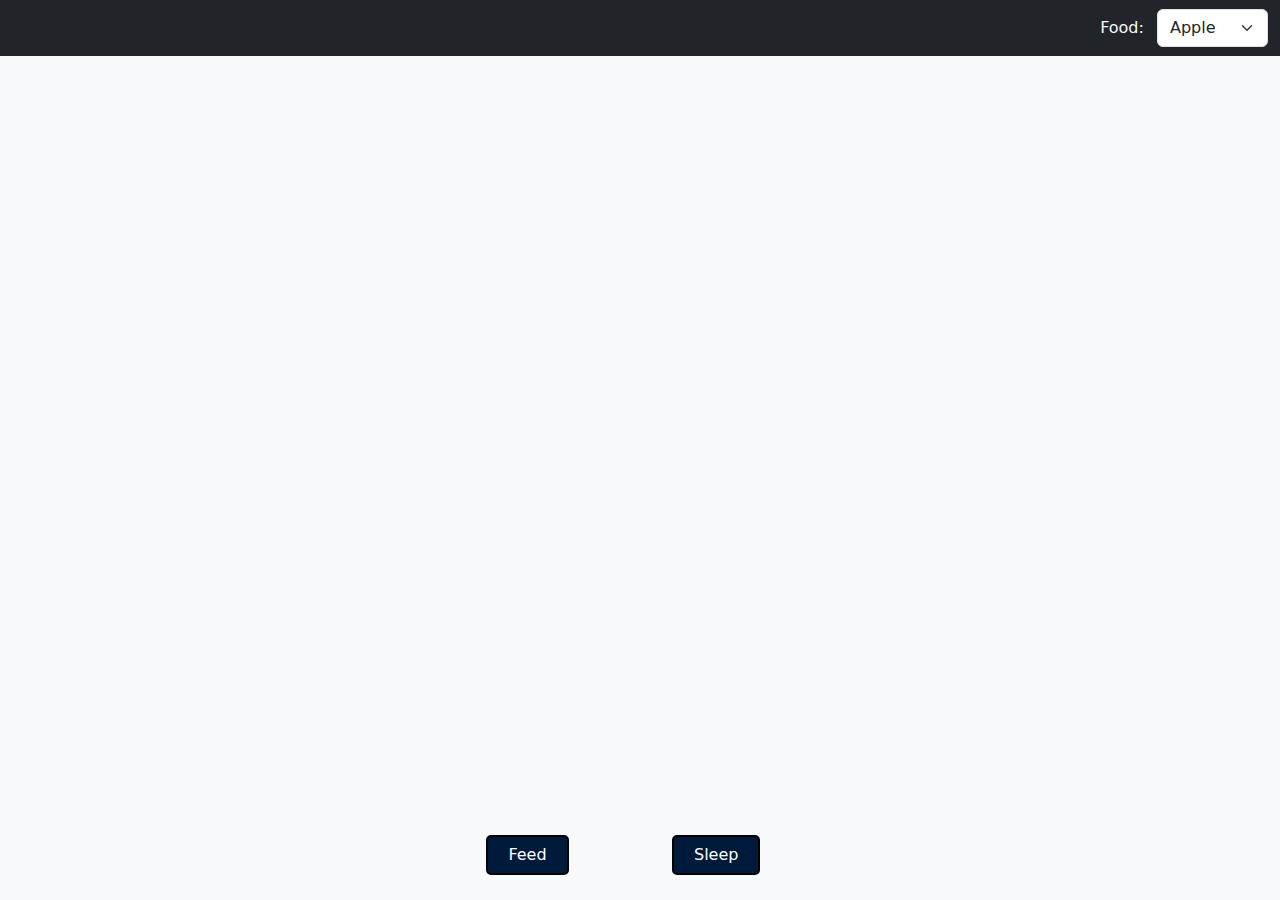
==== index2.html @ 9ff6de39 "title and name correctly applied and button repositioning added" ====
<!DOCTYPE html>
<html lang="en">

<head>
    <meta charset="UTF-8">
    <title id="petTitle">Pooshtis</title>
    <meta name="viewport" content="width=device-width, initial-scale=1.0">

    <!-- Bootstrap CSS -->
    <link rel="stylesheet" href="https://cdn.jsdelivr.net/npm/bootstrap@5.3.0/dist/css/bootstrap.min.css" />

    <style>
        html,
        body {
            margin: 0;
            padding: 0;
            height: 100%;
            overflow: hidden;
        }

        nav.navbar {
            height: 56px;
        }

        /* Button Styles */
        .action-btn {
            position: absolute;
            bottom: 25px;
            background-color: rgb(0, 26, 59);
            color: white;
            border: 2px solid black;
            padding: 6px 20px;
            font-size: 1rem;
            border-radius: 5px;
            cursor: pointer;
            transition: background-color 0.3s;
        }

        .action-btn:hover {
            background-color: rgb(1, 34, 77);
        }

        /* Disabled Button Styles */
        .action-btn:disabled {
            opacity: 0.6;
            cursor: not-allowed;
        }

        /* Positioning Buttons */
        #feedBtn {
            left: 40%;
        }

        #sleepBtn {
            left: 52.5%;
        }

        @media (max-width: 1598px) {
            #feedBtn {
                left: 38%;
            }


        }

        @media (max-width: 603px) {
            #feedBtn {
                left: 35%;
            }

            /* Pet Container Styles */
            #petContainer {
                height: calc(100vh - 56px);
                width: 100%;
                background: url('CAT2.PNG') no-repeat center center;
                background-size: 100% 100%;
                background-position: top center;

                display: flex;
                flex-direction: column;
                justify-content: center;
                align-items: center;
                text-align: center;

                transition: background-image 0.1s ease-in-out, filter 0.5s ease;
                position: relative;
            }

            /* Sleeping State */
            #petContainer.sleeping {
                filter: brightness(50%);
                background-size: 100% 100%;
                background: url('sleep.png') no-repeat center center;
            }

            @media (orientation: landscape) {
                #petContainer.sleeping {
                    background: url('widesleep.png') no-repeat center center;
                    background-size: 100% 100%;
                    filter: brightness(50%);
                    /* Maintain brightness reduction */
                }
            }

            @media (orientation: landscape) {
                #petContainer {
                    background: url('WIDECAT.PNG') no-repeat center center;
                    background-size: 100% 100%;
                }
            }

            /* Eating State */
            #petContainer.eating {
                background: url('CAT22.PNG') no-repeat center center;
                background-size: 100% 100%;
            }

            @media (orientation: landscape) {
                #petContainer.eating {
                    background: url('WIDECAT2.PNG') no-repeat center center;
                    background-size: 100% 100%;
                }
            }

            /* Navbar Content */
            .navbar-brand {
                margin-right: 2rem;
            }

            .navbar-content {
                display: flex;
                flex-wrap: wrap;
                align-items: center;
                gap: 1rem;
                justify-content: center;
                /* Centers items horizontally */
            }

            /* Media Query for Small Screens (480px and below) */
            @media (max-width: 480px) {

                /* Double the Navbar Height */
                nav.navbar {
                    height: 112px;
                }

                /* Stack Navbar Content Vertically */
                .navbar-content {
                    flex-direction: column;
                    align-items: center;
                }

                /* Adjust Bar Containers */
                .bar-container {
                    width: 80%;
                    /* Increased width for better visibility */
                    margin: 5px 0;
                    /* Vertical spacing between bars */
                }

                /* Adjust Button Positions */
                #feedBtn {
                    left: 35%;
                    /* Adjusted to center more */
                }

                #sleepBtn {
                    left: 55%;
                    /* Adjusted to center more */
                }

                /* Optional: Adjust Font Size for Labels */
                #foodSelector {
                    width: 60%;
                    /* Make the selector wider on small screens */
                }
            }

            /* Progress Bars Container */
            .bar-container {
                width: 17%;
                height: 20px;
                background-color: #ccc;
                border-radius: 10px;
                overflow: hidden;
                position: relative;
                border: 2px solid black;
            }

            /* Individual Bars */
            .bar {
                height: 100%;
                border-radius: 5px 0 0 5px;
                transition: width 0.5s ease;
            }

            #healthBar {
                background-color: #ff0000;
                width: 100%;
            }

            #feedingBar {
                background-color: #c57e0b;
                width: 100%;
            }

            #sleepingBar {
                background-color: #4b44ad;
                width: 100%;
            }

            /* Pet Name Styles */
            #petNameDisplay {
                /* Updated ID */
                font-size: 1.5rem;
                /* Default font size */
                margin: 0;
                white-space: nowrap;
                /* Prevent text from wrapping */
                overflow: hidden;
                /* Hide overflow text */
                text-overflow: ellipsis;
                /* Add ellipsis (...) when text is too long */
                max-width: 150px;
                /* Adjust as needed */
            }

            /* Responsive Font Sizes for Pet Name */
            @media (max-width: 780px) {
                #petNameDisplay {
                    /* Updated ID */
                    font-size: 1.2rem;
                }
            }

            @media (max-width: 480px) {
                #petNameDisplay {
                    /* Updated ID */
                    font-size: 1rem;
                }
            }

            /* Status Message */
            #statusMessage {
                color: red;
                font-weight: bold;
                font-size: 2rem;
                position: absolute;
                bottom: 100px;
                left: 50%;
                transform: translateX(-50%);
                display: none;
            }
    </style>
</head>

<body class="bg-light">

    <nav class="navbar navbar-dark bg-dark">
        <div class="container-fluid navbar-content">
            <h2 id="petNameDisplay" class="text-light mb-0">Kolokotronis</h2> <!-- Updated ID -->
            <!-- Health Bar -->
            <div class="bar-container">
                <div id="healthBar" class="bar"></div>
            </div>

            <!-- Feeding Bar -->
            <div class="bar-container">
                <div id="feedingBar" class="bar"></div>
            </div>

            <!-- Sleeping Bar -->
            <div class="bar-container">
                <div id="sleepingBar" class="bar"></div>
            </div>

            <!-- Food Selector -->
            <div>
                <label for="foodSelector" class="text-light mb-0">Food:</label>
                <select id="foodSelector" class="form-select d-inline-block w-auto ms-2">
                    <option value="apple">Apple</option>
                    <option value="orange">Orange</option>
                    <option value="banana">Banana</option>
                </select>
            </div>
        </div>
    </nav>

    <div id="petContainer">
        <button id="feedBtn" class="action-btn">Feed</button>
        <button id="sleepBtn" class="action-btn">Sleep</button>
        <!-- Status Message -->
        <span id="statusMessage">Your pet is sick!</span>
    </div>

    <!-- Bootstrap JS -->
    <script src="https://cdn.jsdelivr.net/npm/bootstrap@5.3.0/dist/js/bootstrap.bundle.min.js"></script>

    <!-- PetPal Script -->
    <script>
        // Existing DOM Elements
        const petContainer = document.getElementById("petContainer");
        const petNameDisplay = document.getElementById('petNameDisplay'); // Updated ID
        const feedBtn = document.getElementById("feedBtn");
        const sleepBtn = document.getElementById("sleepBtn");
        const healthBar = document.getElementById("healthBar");
        const feedingBar = document.getElementById("feedingBar");
        const sleepingBar = document.getElementById("sleepingBar");
        const statusMessage = document.getElementById("statusMessage");
        const foodSelector = document.getElementById("foodSelector");
        const petTitle = document.getElementById("petTitle"); // New reference for <title>

        // Pet Name
        const petName = localStorage.getItem('petName');
        petNameDisplay.textContent = petName;
        petTitle.textContent = petName; // Set <title> text

        // Status Thresholds
        const maxHealth = 100;
        const maxFeeding = 100;
        const maxSleeping = 100;
        const sickThreshold = 30;
        const feedingThreshold = 50;

        // Current Stats
        let currentHealth = maxHealth;
        let currentFeeding = maxFeeding;
        let currentSleeping = maxSleeping;

        // Intervals
        let healthDecreaseInterval;
        let feedingDecreaseInterval;
        let sleepingDecreaseInterval;

        // Food Effects
        const foodEffects = {
            apple: { food: 5, health: 10 },    // Apple: +5 Food, +10 Health
            orange: { food: 20 },              // Orange: +20 Food
            banana: { food: 10, sleep: 10 }    // Banana: +10 Food, +10 Sleeping
        };

        // Flag to track sleep state
        let isSleeping = false;

        // Interval for sleep regeneration
        let sleepRegenerationInterval;

        // Initialize Pet Stats
        window.addEventListener("load", function () {
            initPet();
            preloadImages([
                'CAT2.PNG',
                'CAT22.PNG',
                'WIDECAT.PNG',
                'WIDECAT2.PNG',
                'sleep.png',
                'WIDESLEEP.png',
            ]);
        });

        function initPet() {
            currentHealth = maxHealth;
            currentFeeding = maxFeeding;
            currentSleeping = maxSleeping;
            updateBars();

            // Decrease Feeding over time
            feedingDecreaseInterval = setInterval(() => {
                decreaseFeeding(2);
            }, 1000); // Decrease every second

            // Decrease Sleeping over time
            sleepingDecreaseInterval = setInterval(() => {
                decreaseSleeping(2);
            }, 1000); // Decrease every second

            // Conditionally decrease Health
            healthDecreaseInterval = setInterval(() => {
                if (currentFeeding < feedingThreshold) {
                    decreaseHealth(2);
                }
            }, 1000); // Check every second
        }

        // Decrease Functions
        function decreaseHealth(amount) {
            currentHealth -= amount;
            if (currentHealth < 0) currentHealth = 0;
            updateBars();
            checkGameOver();
        }

        function decreaseFeeding(amount) {
            currentFeeding -= amount;
            if (currentFeeding < 0) currentFeeding = 0;
            updateBars();
            checkGameOver();
        }

        function decreaseSleeping(amount) {
            currentSleeping -= amount;
            if (currentSleeping < 0) currentSleeping = 0;
            updateBars();
            checkGameOver();
        }

        // Increase Functions
        function increaseHealth(amount) {
            currentHealth += amount;
            if (currentHealth > maxHealth) currentHealth = maxHealth;
            updateBars();
        }

        function increaseFeeding(amount) {
            currentFeeding += amount;
            if (currentFeeding > maxFeeding) currentFeeding = maxFeeding;
            updateBars();
        }

        function increaseSleeping(amount) {
            currentSleeping += amount;
            if (currentSleeping > maxSleeping) currentSleeping = maxSleeping;
            updateBars();
        }

        // Update Progress Bars
        function updateBars() {
            healthBar.style.width = `${currentHealth}%`;
            feedingBar.style.width = `${currentFeeding}%`;
            sleepingBar.style.width = `${currentSleeping}%`;

            // Update Status Message
            if (currentHealth < sickThreshold) {
                statusMessage.style.display = "block";
            } else {
                statusMessage.style.display = "none";
            }
        }

        // Check for Game Over Conditions
        function checkGameOver() {
            if (currentHealth === 0 || currentFeeding === 0 || currentSleeping === 0) {
                // Clear all intervals
                clearInterval(healthDecreaseInterval);
                clearInterval(feedingDecreaseInterval);
                clearInterval(sleepingDecreaseInterval);
                clearInterval(sleepRegenerationInterval); // Ensure regeneration interval is cleared
                // Redirect to index.html after a short delay
                setTimeout(() => {
                    window.location.href = "index.html";
                }, 1000);
            }
        }

        // Feed Button Event Listener
        feedBtn.addEventListener("click", function () {
            const selectedFood = foodSelector.value;
            const effects = foodEffects[selectedFood] || {};

            // Apply food effects
            if (effects.food) {
                increaseFeeding(effects.food);
            }
            if (effects.health) {
                increaseHealth(effects.health);
            }
            if (effects.sleep) {
                increaseSleeping(effects.sleep);
            }

            // Animate Eating
            petContainer.classList.add("eating");
            setTimeout(() => petContainer.classList.remove("eating"), 500);

            // **Disable the Feed button for 2 seconds after feeding**
            feedBtn.disabled = true;

            setTimeout(() => {
                // Re-enable the Feed button only if not sleeping
                if (!isSleeping) {
                    feedBtn.disabled = false;
                }
            }, 2000); // 2000 milliseconds = 2 seconds
        });

        // Sleep Button Event Listener (Toggle Functionality)
        sleepBtn.addEventListener("click", function () {
            if (!isSleeping) {
                // Activate Sleep
                isSleeping = true;
                petContainer.classList.add("sleeping");
                sleepBtn.textContent = "Wake Up"; // Update button text

                // **Disable the Feed button while sleeping**
                feedBtn.disabled = true;

                // Start Sleep Regeneration
                sleepRegenerationInterval = setInterval(() => {
                    increaseSleeping(5); // Regenerate sleep by 5 units per second
                }, 1000); // Every 1000ms (1 second)

            } else {
                // Deactivate Sleep
                isSleeping = false;
                petContainer.classList.remove("sleeping");
                sleepBtn.textContent = "Sleep"; // Revert button text

                // **Enable the Feed button when waking up**
                feedBtn.disabled = false;

                // Stop Sleep Regeneration
                clearInterval(sleepRegenerationInterval);
            }
        });

        // Preload Images
        function preloadImages(urls) {
            urls.forEach((url) => {
                const img = new Image();
                img.src = url;
                img.onerror = function () {
                    console.error(`Failed to load image: ${url}`);
                };
            });
        }
    </script>

</body>

</html>
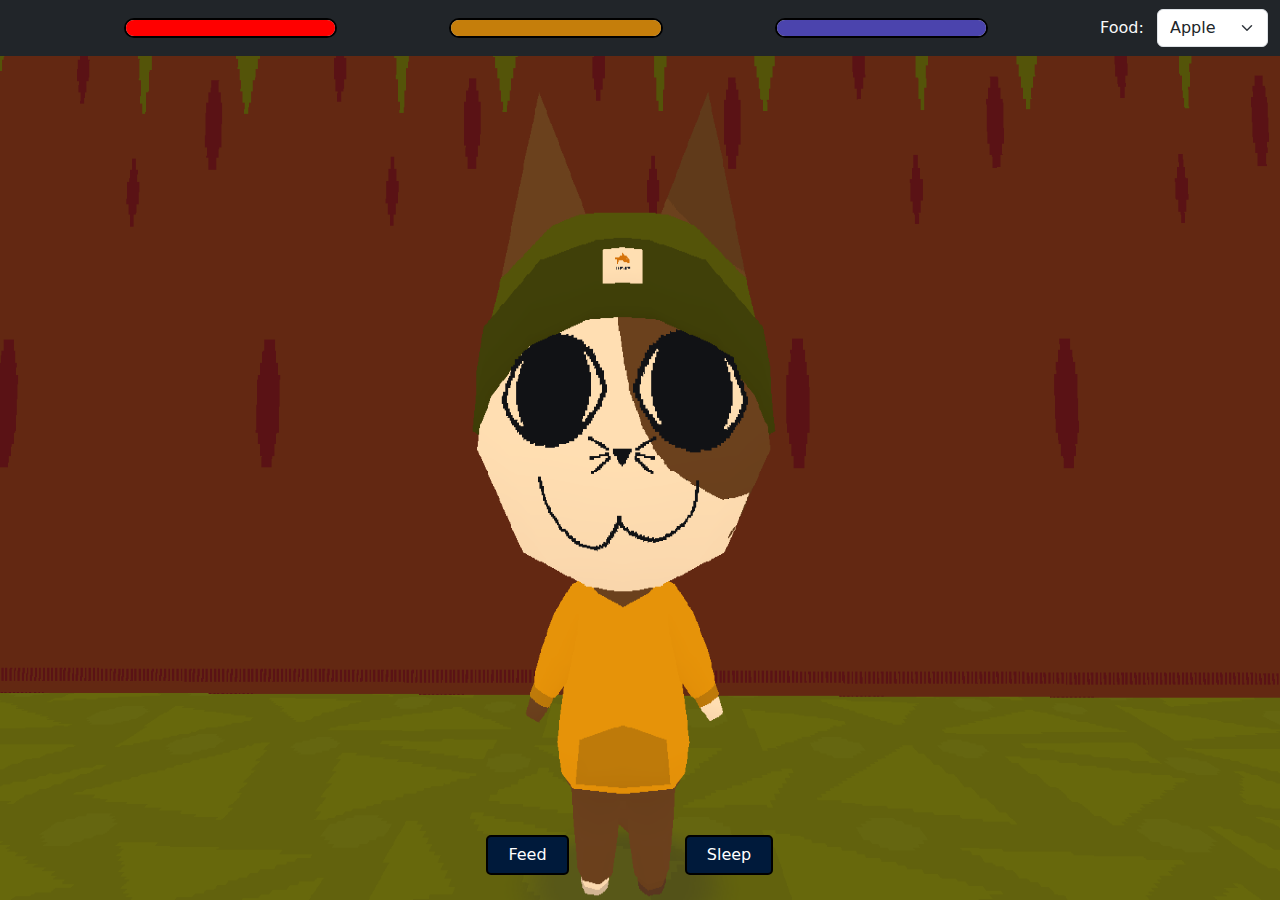
==== commit c5582c22: "a bit of button screen manipulation" ====
--- a/index2.html
+++ b/index2.html
@@ -52,7 +52,7 @@
         }
 
         #sleepBtn {
-            left: 52.5%;
+            left: 53.5%;
         }
 
         @media (max-width: 1598px) {
@@ -67,190 +67,191 @@
             #feedBtn {
                 left: 35%;
             }
-
-            /* Pet Container Styles */
+        }
+
+        /* Pet Container Styles */
+        #petContainer {
+            height: calc(100vh - 56px);
+            width: 100%;
+            background: url('CAT2.PNG') no-repeat center center;
+            background-size: 100% 100%;
+            background-position: top center;
+
+            display: flex;
+            flex-direction: column;
+            justify-content: center;
+            align-items: center;
+            text-align: center;
+
+            transition: background-image 0.1s ease-in-out, filter 0.5s ease;
+            position: relative;
+        }
+
+        /* Sleeping State */
+        #petContainer.sleeping {
+            filter: brightness(50%);
+            background-size: 100% 100%;
+            background: url('sleep.png') no-repeat center center;
+        }
+
+        @media (orientation: landscape) {
+            #petContainer.sleeping {
+                background: url('widesleep.png') no-repeat center center;
+                background-size: 100% 100%;
+                filter: brightness(50%);
+                /* Maintain brightness reduction */
+            }
+        }
+
+        @media (orientation: landscape) {
             #petContainer {
-                height: calc(100vh - 56px);
-                width: 100%;
-                background: url('CAT2.PNG') no-repeat center center;
+                background: url('WIDECAT.PNG') no-repeat center center;
                 background-size: 100% 100%;
-                background-position: top center;
-
-                display: flex;
+            }
+        }
+
+        /* Eating State */
+        #petContainer.eating {
+            background: url('CAT22.PNG') no-repeat center center;
+            background-size: 100% 100%;
+        }
+
+        @media (orientation: landscape) {
+            #petContainer.eating {
+                background: url('WIDECAT2.PNG') no-repeat center center;
+                background-size: 100% 100%;
+            }
+        }
+
+        /* Navbar Content */
+        .navbar-brand {
+            margin-right: 2rem;
+        }
+
+        .navbar-content {
+            display: flex;
+            flex-wrap: wrap;
+            align-items: center;
+            gap: 1rem;
+            justify-content: center;
+            /* Centers items horizontally */
+        }
+
+        /* Media Query for Small Screens (480px and below) */
+        @media (max-width: 480px) {
+
+            /* Double the Navbar Height */
+            nav.navbar {
+                height: 112px;
+            }
+
+            /* Stack Navbar Content Vertically */
+            .navbar-content {
                 flex-direction: column;
-                justify-content: center;
                 align-items: center;
-                text-align: center;
-
-                transition: background-image 0.1s ease-in-out, filter 0.5s ease;
-                position: relative;
-            }
-
-            /* Sleeping State */
-            #petContainer.sleeping {
-                filter: brightness(50%);
-                background-size: 100% 100%;
-                background: url('sleep.png') no-repeat center center;
-            }
-
-            @media (orientation: landscape) {
-                #petContainer.sleeping {
-                    background: url('widesleep.png') no-repeat center center;
-                    background-size: 100% 100%;
-                    filter: brightness(50%);
-                    /* Maintain brightness reduction */
-                }
-            }
-
-            @media (orientation: landscape) {
-                #petContainer {
-                    background: url('WIDECAT.PNG') no-repeat center center;
-                    background-size: 100% 100%;
-                }
-            }
-
-            /* Eating State */
-            #petContainer.eating {
-                background: url('CAT22.PNG') no-repeat center center;
-                background-size: 100% 100%;
-            }
-
-            @media (orientation: landscape) {
-                #petContainer.eating {
-                    background: url('WIDECAT2.PNG') no-repeat center center;
-                    background-size: 100% 100%;
-                }
-            }
-
-            /* Navbar Content */
-            .navbar-brand {
-                margin-right: 2rem;
-            }
-
-            .navbar-content {
-                display: flex;
-                flex-wrap: wrap;
-                align-items: center;
-                gap: 1rem;
-                justify-content: center;
-                /* Centers items horizontally */
-            }
-
-            /* Media Query for Small Screens (480px and below) */
-            @media (max-width: 480px) {
-
-                /* Double the Navbar Height */
-                nav.navbar {
-                    height: 112px;
-                }
-
-                /* Stack Navbar Content Vertically */
-                .navbar-content {
-                    flex-direction: column;
-                    align-items: center;
-                }
-
-                /* Adjust Bar Containers */
-                .bar-container {
-                    width: 80%;
-                    /* Increased width for better visibility */
-                    margin: 5px 0;
-                    /* Vertical spacing between bars */
-                }
-
-                /* Adjust Button Positions */
-                #feedBtn {
-                    left: 35%;
-                    /* Adjusted to center more */
-                }
-
-                #sleepBtn {
-                    left: 55%;
-                    /* Adjusted to center more */
-                }
-
-                /* Optional: Adjust Font Size for Labels */
-                #foodSelector {
-                    width: 60%;
-                    /* Make the selector wider on small screens */
-                }
-            }
-
-            /* Progress Bars Container */
+            }
+
+            /* Adjust Bar Containers */
             .bar-container {
-                width: 17%;
-                height: 20px;
-                background-color: #ccc;
-                border-radius: 10px;
-                overflow: hidden;
-                position: relative;
-                border: 2px solid black;
-            }
-
-            /* Individual Bars */
-            .bar {
-                height: 100%;
-                border-radius: 5px 0 0 5px;
-                transition: width 0.5s ease;
-            }
-
-            #healthBar {
-                background-color: #ff0000;
-                width: 100%;
-            }
-
-            #feedingBar {
-                background-color: #c57e0b;
-                width: 100%;
-            }
-
-            #sleepingBar {
-                background-color: #4b44ad;
-                width: 100%;
-            }
-
-            /* Pet Name Styles */
+                width: 80%;
+                /* Increased width for better visibility */
+                margin: 5px 0;
+                /* Vertical spacing between bars */
+            }
+
+            /* Adjust Button Positions */
+            #feedBtn {
+                left: 35%;
+                /* Adjusted to center more */
+            }
+
+            #sleepBtn {
+                left: 55%;
+                /* Adjusted to center more */
+            }
+
+            /* Optional: Adjust Font Size for Labels */
+            #foodSelector {
+                width: 60%;
+                /* Make the selector wider on small screens */
+            }
+        }
+
+        /* Progress Bars Container */
+        .bar-container {
+            width: 17%;
+            height: 20px;
+            background-color: #ccc;
+            border-radius: 10px;
+            overflow: hidden;
+            position: relative;
+            border: 2px solid black;
+        }
+
+        /* Individual Bars */
+        .bar {
+            height: 100%;
+            border-radius: 5px 0 0 5px;
+            transition: width 0.5s ease;
+        }
+
+        #healthBar {
+            background-color: #ff0000;
+            width: 100%;
+        }
+
+        #feedingBar {
+            background-color: #c57e0b;
+            width: 100%;
+        }
+
+        #sleepingBar {
+            background-color: #4b44ad;
+            width: 100%;
+        }
+
+        /* Pet Name Styles */
+        #petNameDisplay {
+            /* Updated ID */
+            font-size: 1.5rem;
+            /* Default font size */
+            margin: 0;
+            white-space: nowrap;
+            /* Prevent text from wrapping */
+            overflow: hidden;
+            /* Hide overflow text */
+            text-overflow: ellipsis;
+            /* Add ellipsis (...) when text is too long */
+            max-width: 150px;
+            /* Adjust as needed */
+        }
+
+        /* Responsive Font Sizes for Pet Name */
+        @media (max-width: 780px) {
             #petNameDisplay {
                 /* Updated ID */
-                font-size: 1.5rem;
-                /* Default font size */
-                margin: 0;
-                white-space: nowrap;
-                /* Prevent text from wrapping */
-                overflow: hidden;
-                /* Hide overflow text */
-                text-overflow: ellipsis;
-                /* Add ellipsis (...) when text is too long */
-                max-width: 150px;
-                /* Adjust as needed */
-            }
-
-            /* Responsive Font Sizes for Pet Name */
-            @media (max-width: 780px) {
-                #petNameDisplay {
-                    /* Updated ID */
-                    font-size: 1.2rem;
-                }
-            }
-
-            @media (max-width: 480px) {
-                #petNameDisplay {
-                    /* Updated ID */
-                    font-size: 1rem;
-                }
-            }
-
-            /* Status Message */
-            #statusMessage {
-                color: red;
-                font-weight: bold;
-                font-size: 2rem;
-                position: absolute;
-                bottom: 100px;
-                left: 50%;
-                transform: translateX(-50%);
-                display: none;
-            }
+                font-size: 1.2rem;
+            }
+        }
+
+        @media (max-width: 480px) {
+            #petNameDisplay {
+                /* Updated ID */
+                font-size: 1rem;
+            }
+        }
+
+        /* Status Message */
+        #statusMessage {
+            color: red;
+            font-weight: bold;
+            font-size: 2rem;
+            position: absolute;
+            bottom: 100px;
+            left: 50%;
+            transform: translateX(-50%);
+            display: none;
+        }
     </style>
 </head>
 
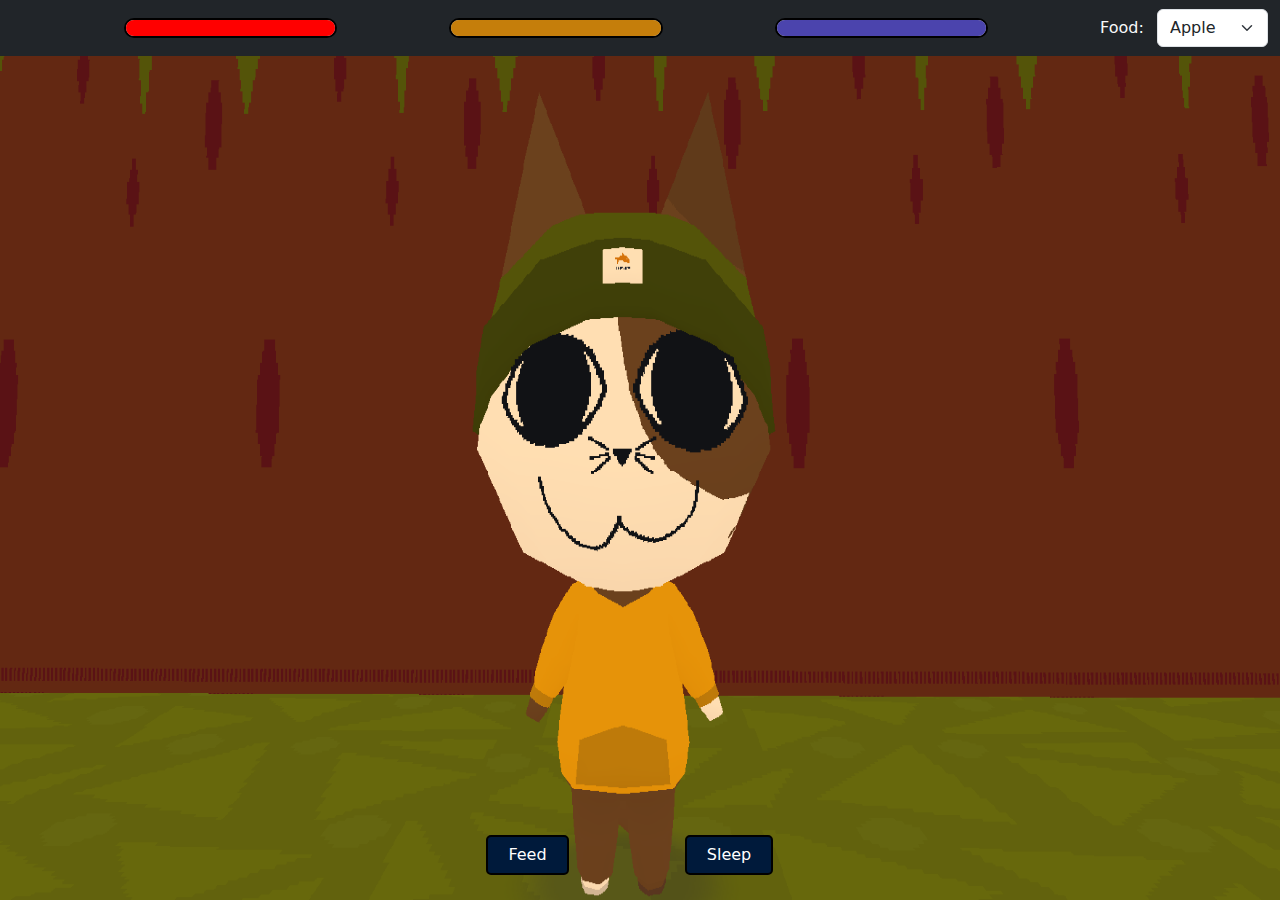
==== commit 7ecc75e9: "sounds added" ====
--- a/index2.html
+++ b/index2.html
@@ -16,6 +16,7 @@
             padding: 0;
             height: 100%;
             overflow: hidden;
+            background-color: #472601;
         }
 
         nav.navbar {
@@ -63,11 +64,6 @@
 
         }
 
-        @media (max-width: 603px) {
-            #feedBtn {
-                left: 35%;
-            }
-        }
 
         /* Pet Container Styles */
         #petContainer {
@@ -89,16 +85,17 @@
 
         /* Sleeping State */
         #petContainer.sleeping {
-            filter: brightness(50%);
+            background: url('sleep.png') no-repeat center center;
+            filter: brightness(40%);
             background-size: 100% 100%;
-            background: url('sleep.png') no-repeat center center;
+
         }
 
         @media (orientation: landscape) {
             #petContainer.sleeping {
-                background: url('widesleep.png') no-repeat center center;
+                background: url('WIDESLEEP.png') no-repeat center center;
                 background-size: 100% 100%;
-                filter: brightness(50%);
+                filter: brightness(40%);
                 /* Maintain brightness reduction */
             }
         }
@@ -120,6 +117,36 @@
             #petContainer.eating {
                 background: url('WIDECAT2.PNG') no-repeat center center;
                 background-size: 100% 100%;
+            }
+        }
+
+        @media (max-width: 565px) {
+            #feedBtn {
+                left: 35%;
+                margin-left: -60px;
+            }
+
+
+
+            nav.navbar {
+                height: 112px;
+                /* Set your desired height */
+            }
+
+            /* Adjust Pet Container Size */
+            #petContainer {
+
+                height: calc(100vh - 106px);
+            }
+
+            /* Move Buttons Higher */
+            .action-btn {
+                bottom: 12%;
+                margin-left: -20px;
+                width: 28%;
+                padding-left: -5px;
+                padding-right: -5px;
+                /* Increased from 25px to 50px */
             }
         }
 
@@ -147,7 +174,7 @@
 
             /* Stack Navbar Content Vertically */
             .navbar-content {
-                flex-direction: column;
+
                 align-items: center;
             }
 
@@ -255,7 +282,7 @@
     </style>
 </head>
 
-<body class="bg-light">
+<body>
 
     <nav class="navbar navbar-dark bg-dark">
         <div class="container-fluid navbar-content">
@@ -288,10 +315,11 @@
     </nav>
 
     <div id="petContainer">
+        <span id="statusMessage">Your pet is sick!</span>
         <button id="feedBtn" class="action-btn">Feed</button>
         <button id="sleepBtn" class="action-btn">Sleep</button>
         <!-- Status Message -->
-        <span id="statusMessage">Your pet is sick!</span>
+
     </div>
 
     <!-- Bootstrap JS -->
@@ -359,6 +387,26 @@
             ]);
         });
 
+        const feedSound = new Audio('Cat_idle3.ogg.mp3');
+        feedSound.preload = 'auto';
+
+        const sleepSound = new Audio('Cat_purr2.ogg.mp3');
+        sleepSound.preload = 'auto';
+
+        const feed2Sound = new Audio('Cat_idle2.ogg.mp3');
+        feedSound.preload = 'auto';
+
+        const feed3Sound = new Audio('Cat_idle4.ogg.mp3');
+        sleepSound.preload = 'auto';
+
+        const feed4Sound = new Audio('video_2025-01-11_11-53-52.mp3');
+        sleepSound.preload = 'auto';
+
+        const feed5Sound = new Audio('video_2025-01-11_11-51-18.mp3');
+        sleepSound.preload = 'auto';
+
+        // Play Sounds
+
         function initPet() {
             currentHealth = maxHealth;
             currentFeeding = maxFeeding;
@@ -452,6 +500,9 @@
                 }, 1000);
             }
         }
+        let i = 0; // Initialize the counter outside the event listener
+
+        const feedSounds = [feedSound, feed2Sound, feed3Sound, feed4Sound, feed5Sound]; // Array of feed sounds
 
         // Feed Button Event Listener
         feedBtn.addEventListener("click", function () {
@@ -468,6 +519,12 @@
             if (effects.sleep) {
                 increaseSleeping(effects.sleep);
             }
+
+            // Play the current feed sound
+            feedSounds[i].play();
+
+            // Update the counter to the next sound, looping back to 0 after the last sound
+            i = (i + 1) % feedSounds.length;
 
             // Animate Eating
             petContainer.classList.add("eating");
@@ -484,6 +541,7 @@
             }, 2000); // 2000 milliseconds = 2 seconds
         });
 
+
         // Sleep Button Event Listener (Toggle Functionality)
         sleepBtn.addEventListener("click", function () {
             if (!isSleeping) {
@@ -498,6 +556,7 @@
                 // Start Sleep Regeneration
                 sleepRegenerationInterval = setInterval(() => {
                     increaseSleeping(5); // Regenerate sleep by 5 units per second
+                    sleepSound.play();
                 }, 1000); // Every 1000ms (1 second)
 
             } else {
